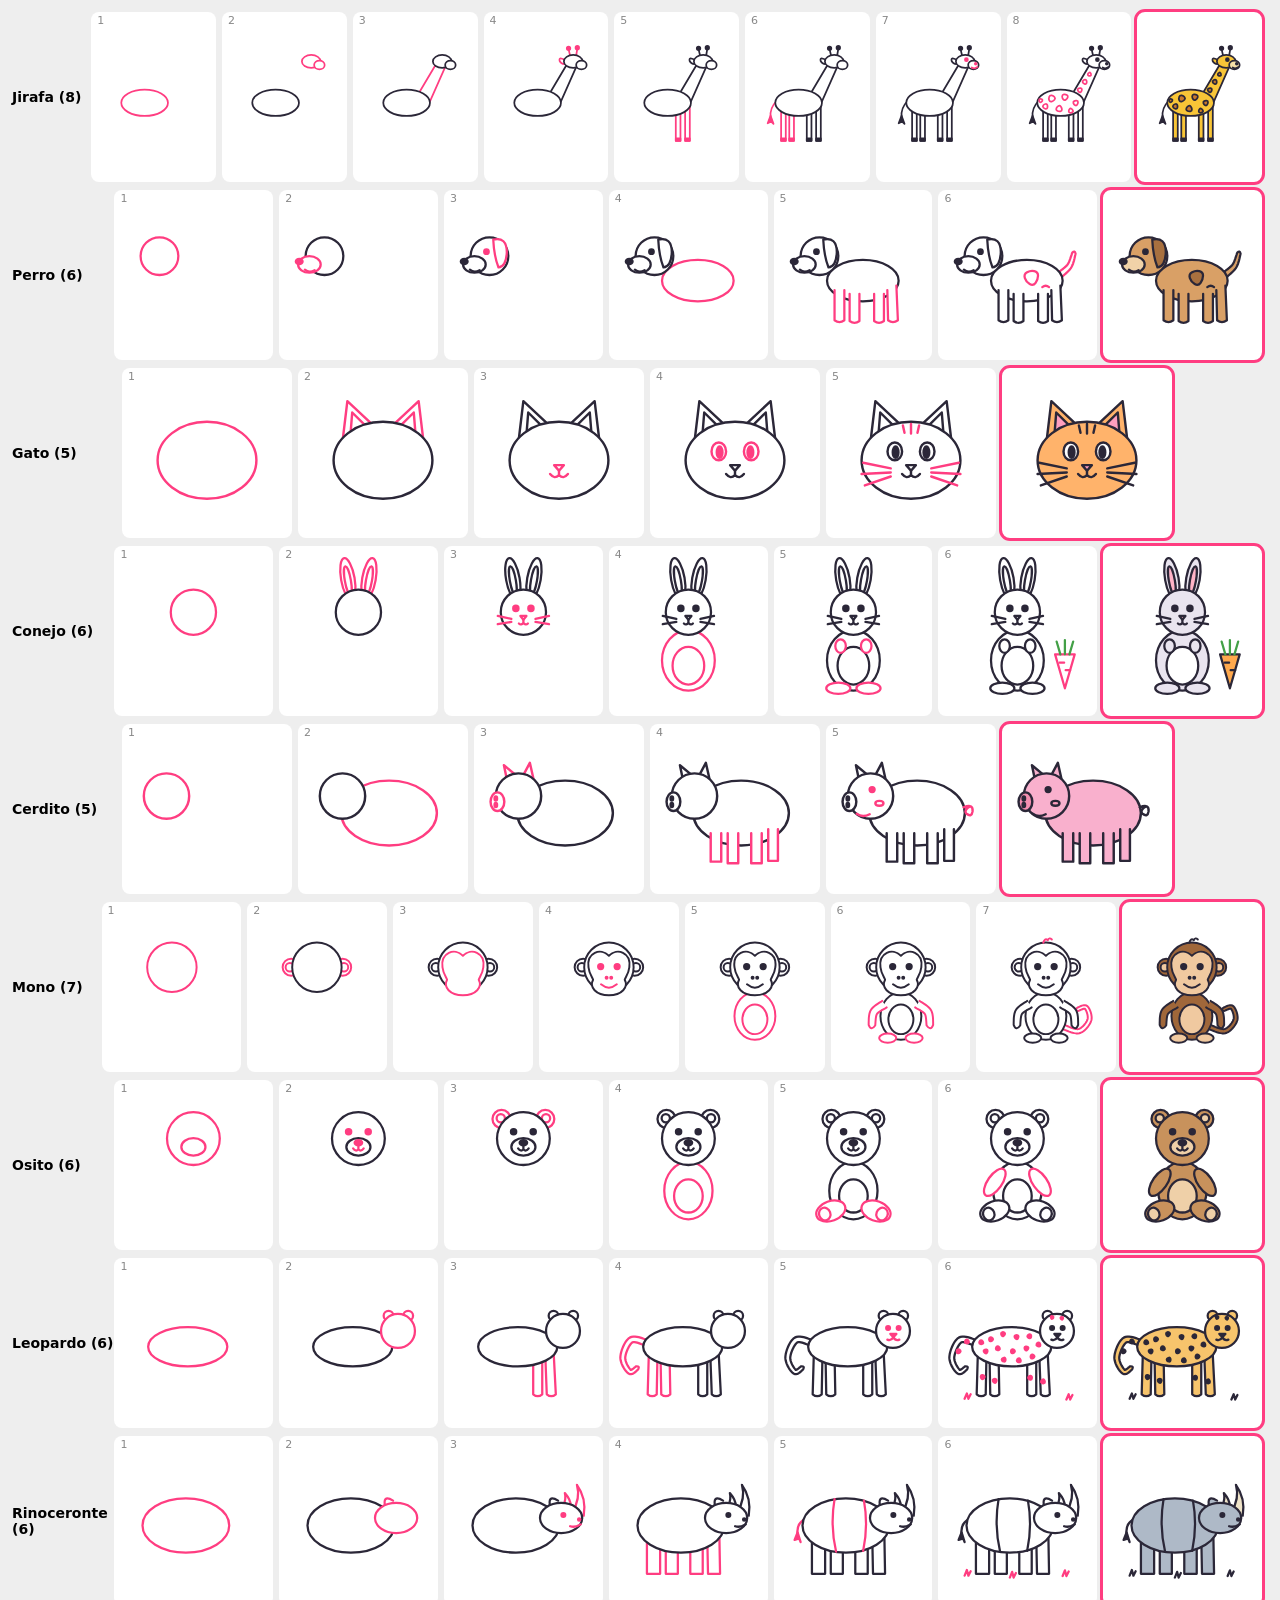
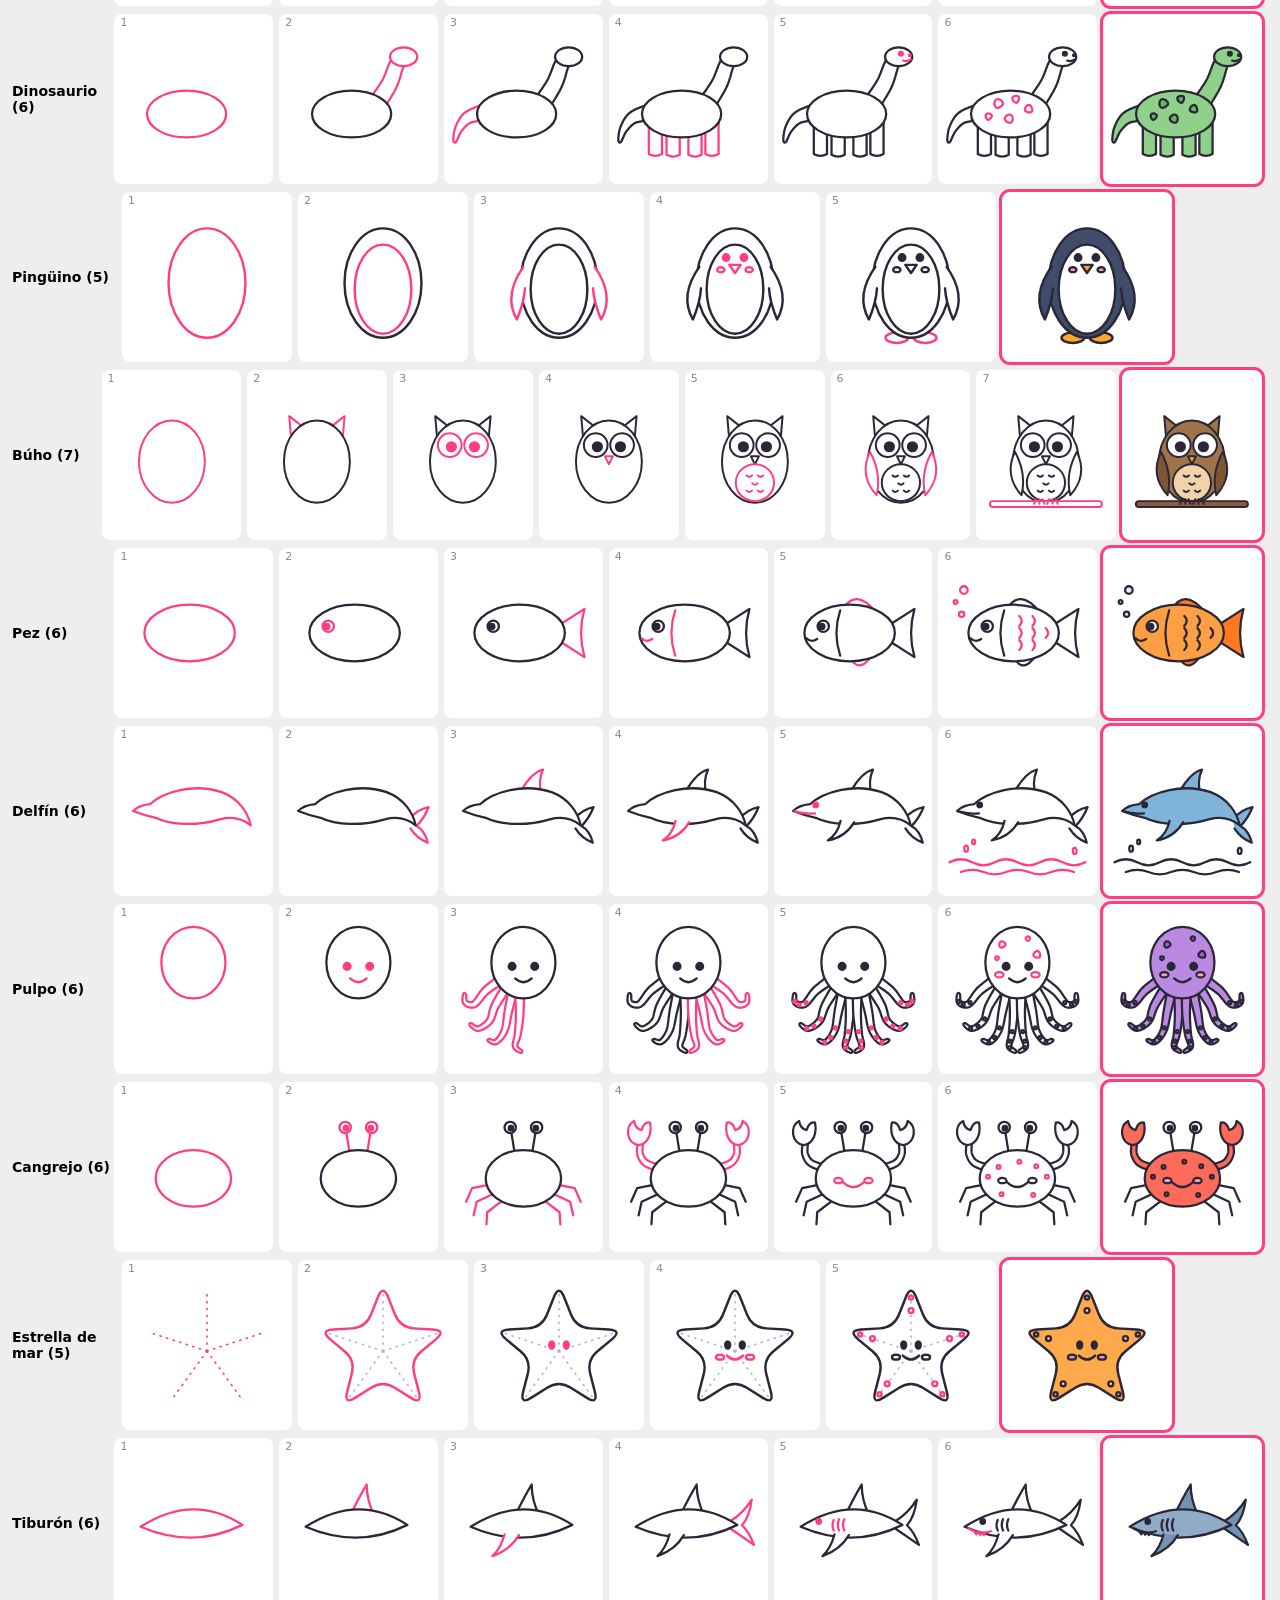
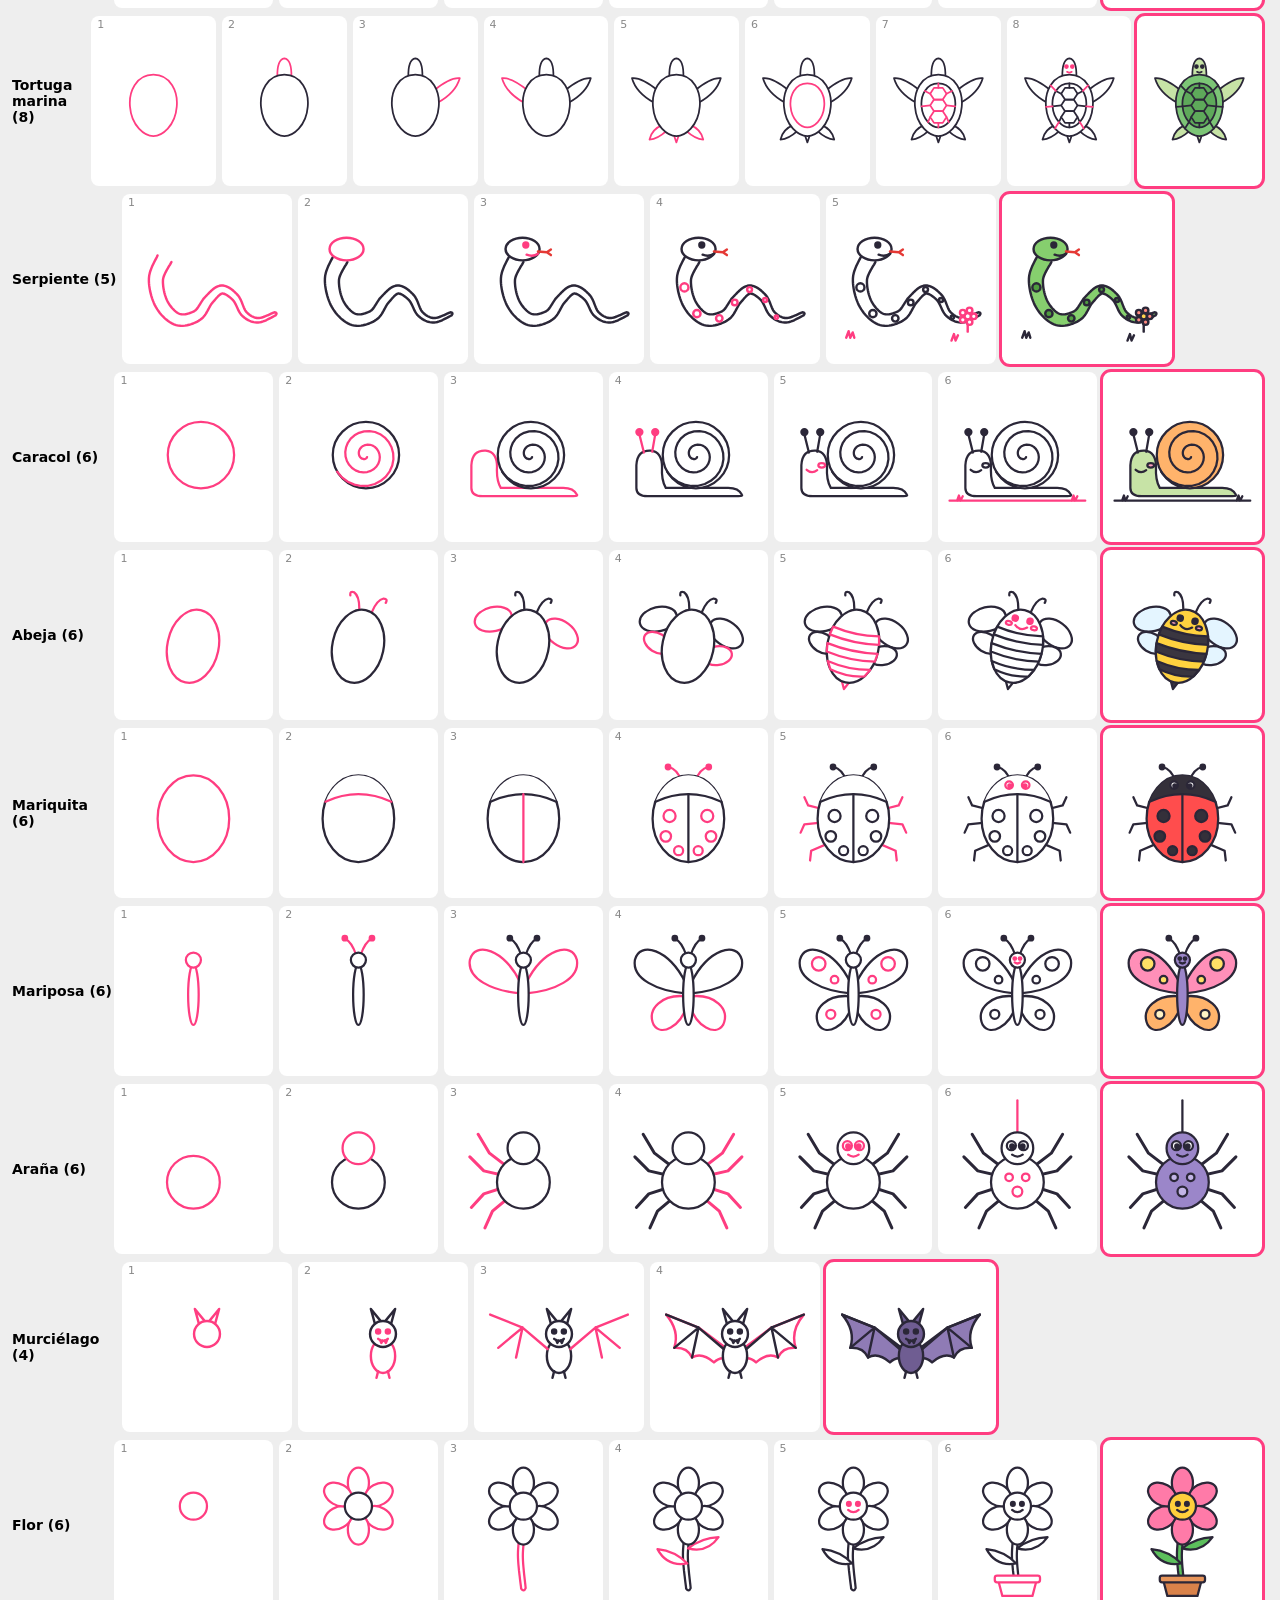
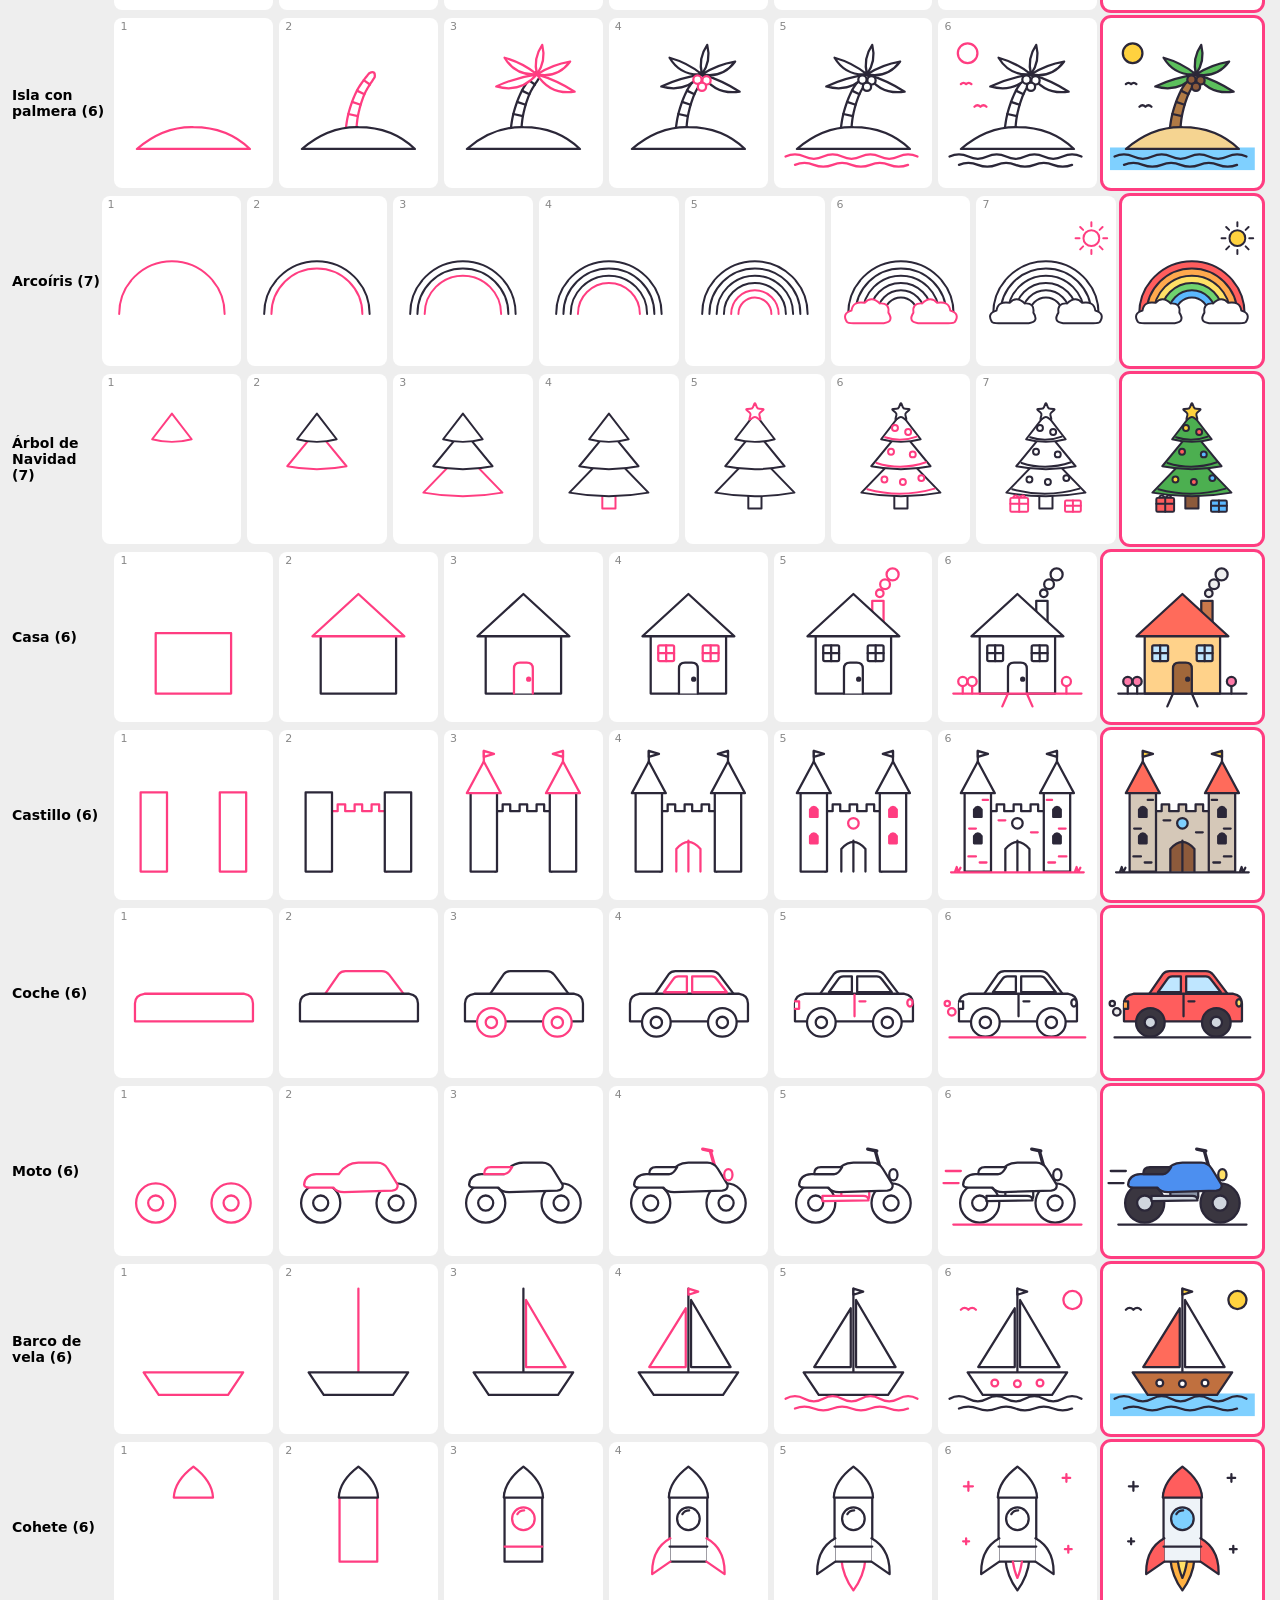
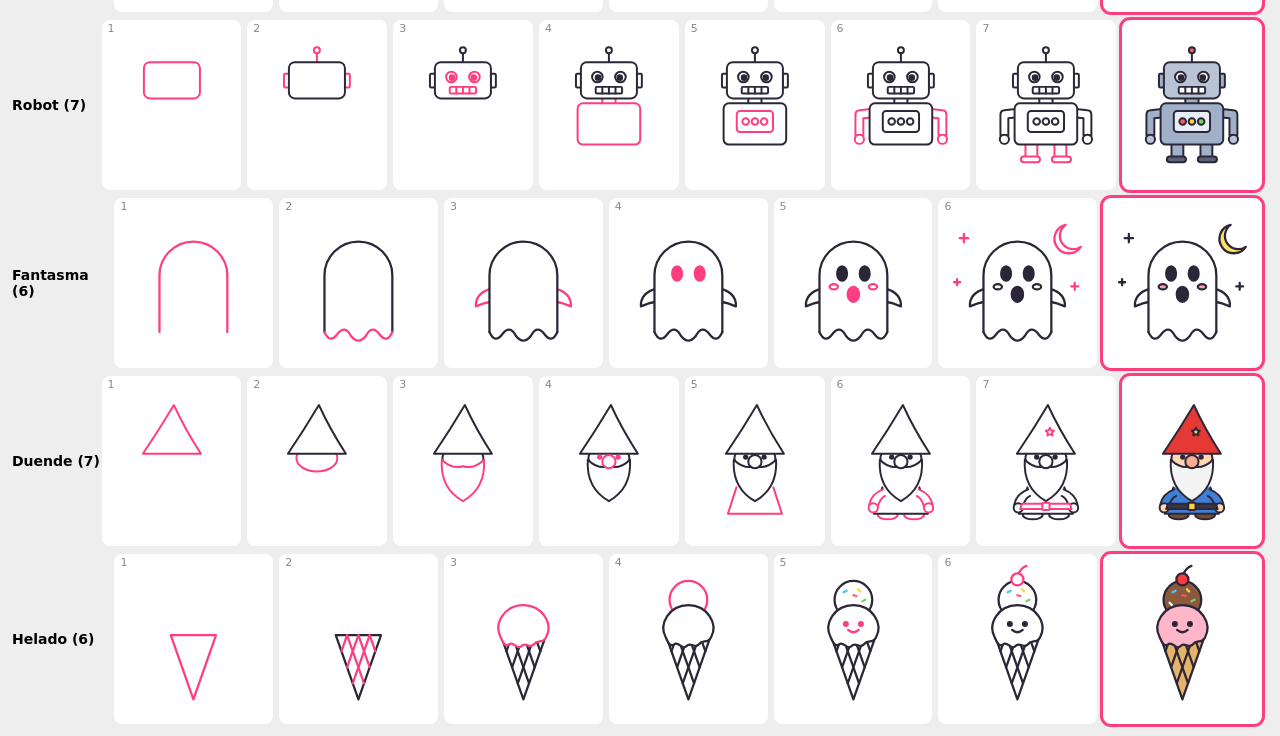
==== tools/preview.html @ 5cb83159 "Initial commit: kids drawing app Co-Authored-By: Claude Sonnet 5.5 <noreply@anthropic.com>" ====
<!DOCTYPE html>
<html lang="es">
<head>
<meta charset="utf-8">
<title>Previsualización de dibujos</title>
<link rel="stylesheet" href="../css/art.css">
<style>
  body { font-family: system-ui, sans-serif; margin: 12px; background: #eee; }
  .row { display: flex; align-items: center; margin-bottom: 8px; }
  .row h3 { width: 110px; margin: 0; font-size: 14px; }
  .cell { width: 170px; height: 170px; background: #fff; margin-right: 6px; border-radius: 8px; padding: 4px; box-sizing: border-box; position: relative; }
  .cell span { position: absolute; left: 6px; top: 2px; font-size: 11px; color: #888; }
  .cell.final { outline: 3px solid #ff3d81; }
</style>
</head>
<body>
<div id="out"></div>
<script src="../js/drawings.js"></script>
<script src="../js/art.js"></script>
<script>
  // ?from=0&to=6 para paginar, o ?ids=dog,cat para ver solo algunos
  var q = new URLSearchParams(location.search), from = +(q.get('from') || 0), to = +(q.get('to') || 99);
  var ids = q.get('ids') ? q.get('ids').split(',') : null;
  var list = ids ? DRAWINGS.filter(function (d) { return ids.indexOf(d.id) >= 0; }) : DRAWINGS.slice(from, to);
  var html = '';
  list.forEach(function (d) {
    html += '<div class="row"><h3>' + d.name.es + ' (' + d.steps.length + ')</h3>';
    d.steps.forEach(function (_, i) { html += '<div class="cell"><span>' + (i + 1) + '</span>' + Art.render(d, i, 'steps') + '</div>'; });
    html += '<div class="cell final">' + Art.render(d, 99, 'final') + '</div></div>';
  });
  document.getElementById('out').innerHTML = html;
</script>
</body>
</html>
---- css/art.css ----
/* Estilos de los dibujos SVG (compartidos por la app y la hoja de previsualización) */
.art {
  display: block;
  width: 100%;
  height: 100%;
  overflow: visible;
  color: #2b2738;
}
.art .art-root { stroke: currentColor; }

/* Paso actual resaltado (modo pasos) */
.art .current { stroke: #ff3d81; color: #ff3d81; }

/* Rellenos con el color del trazo: ojos, narices... */
.art .ink { fill: currentColor; }

/* En modo pasos los rellenos son "papel" blanco: solo se ven líneas */
.art--steps [fill]:not([fill="none"]) { fill: #fff; }
.art--steps .st:not(.current) { color: #2b2738; }

/* Líneas de ayuda */
.art .guide { stroke: #b9b2cc; stroke-dasharray: 3 14; stroke-width: 4; }
.art .current .guide { stroke: #ff3d81; }
.art--final .guide { display: none; }
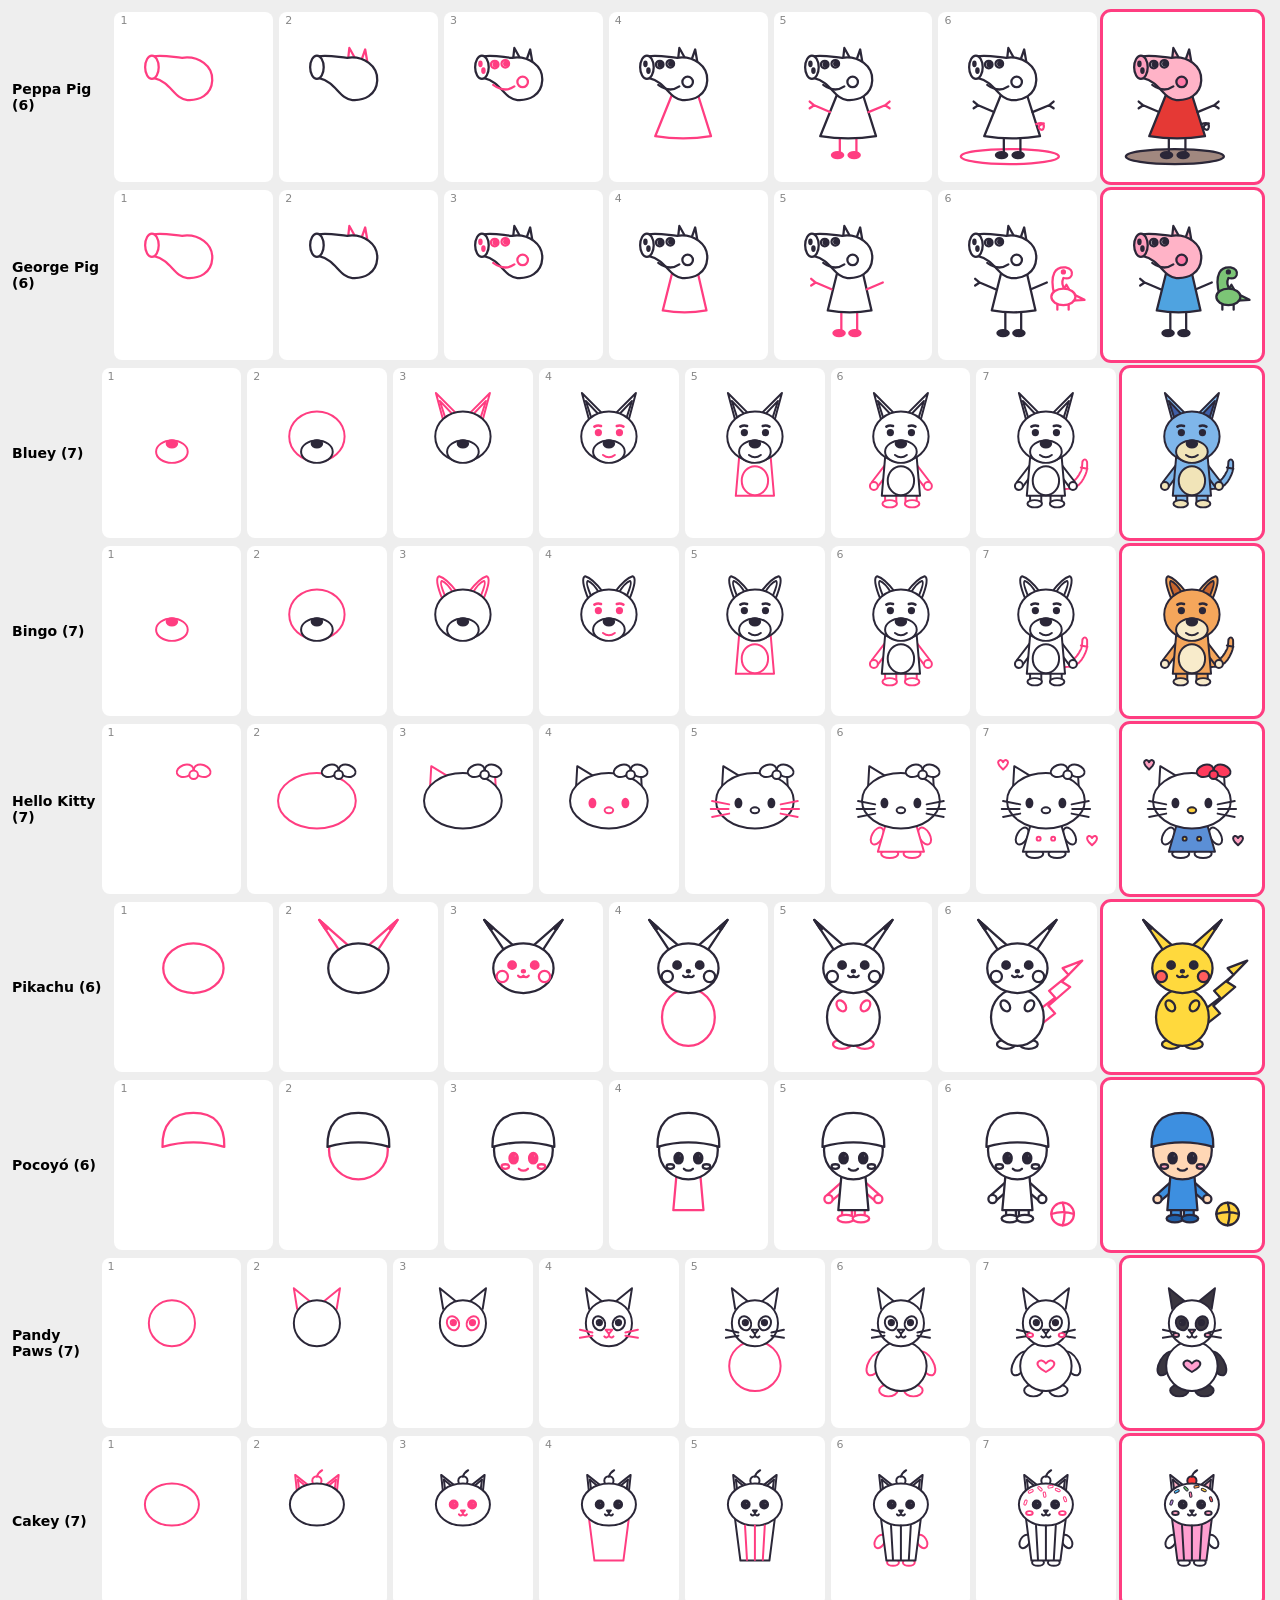
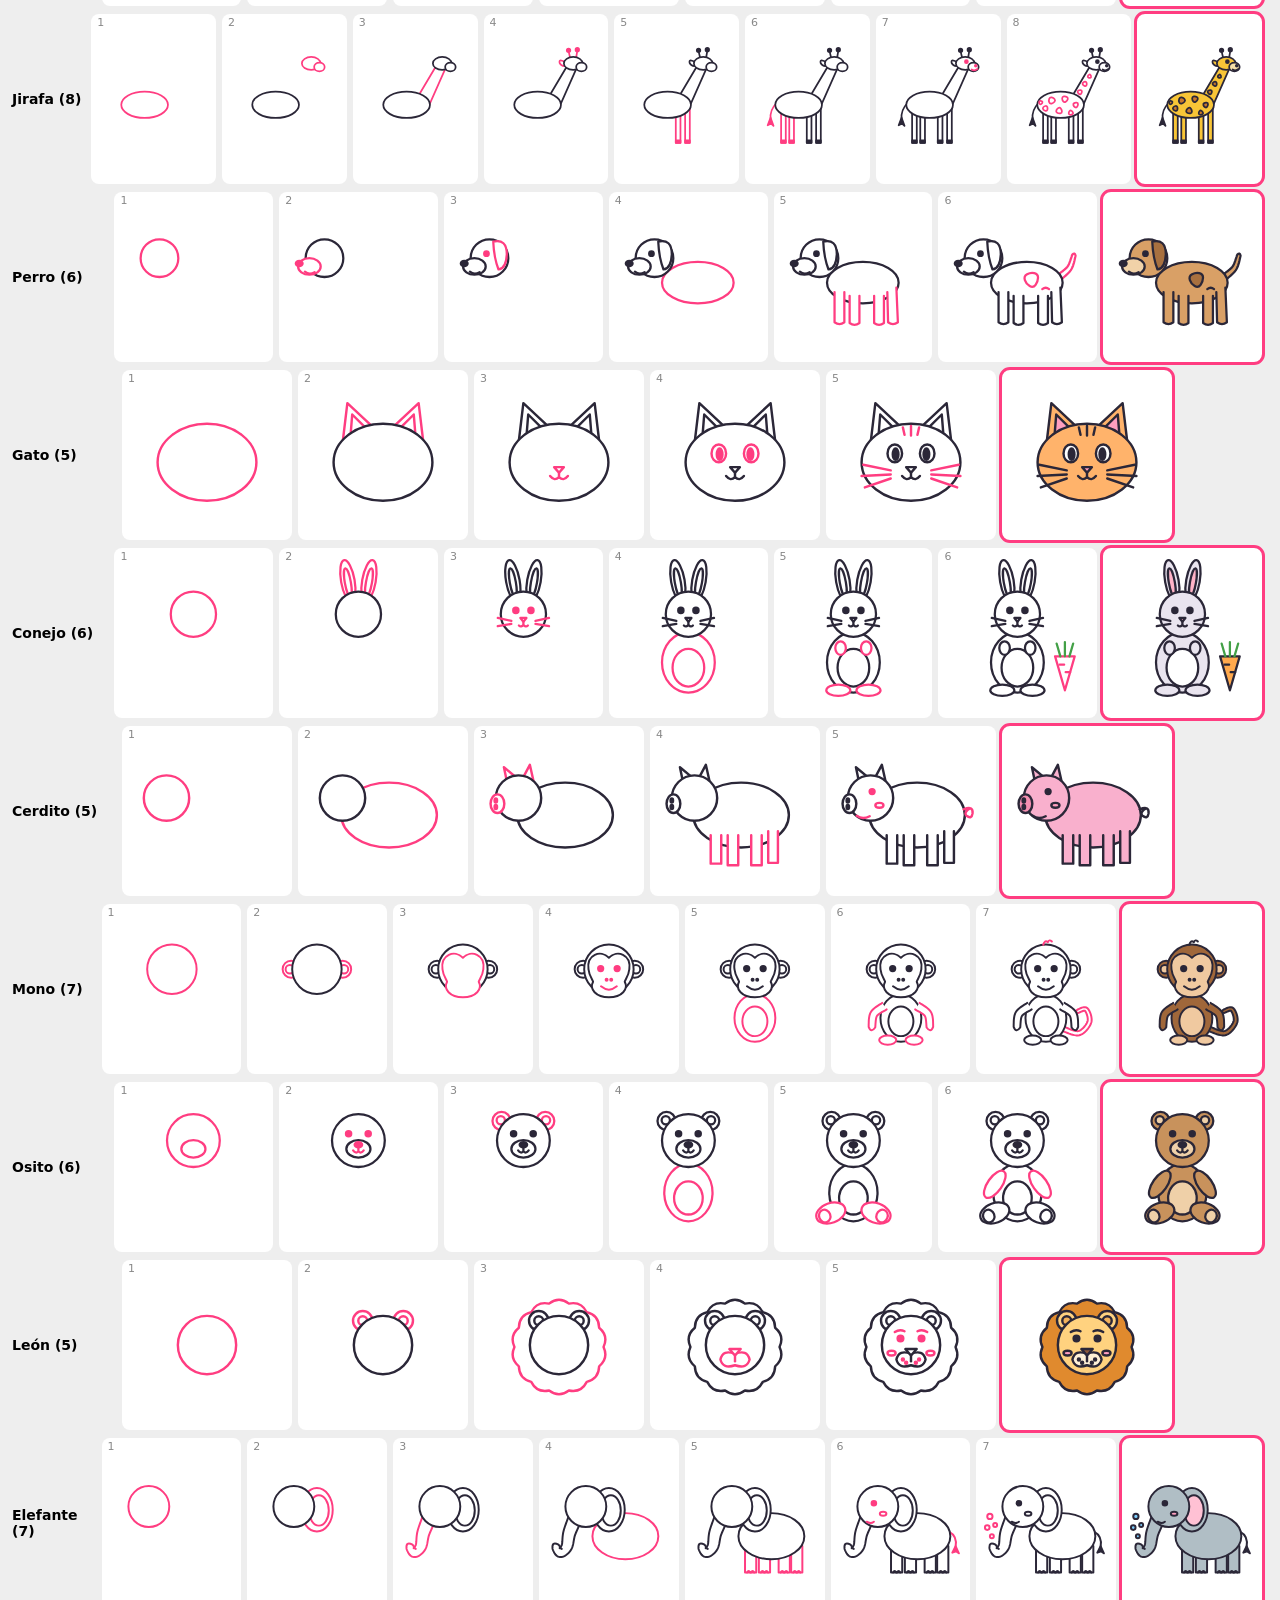
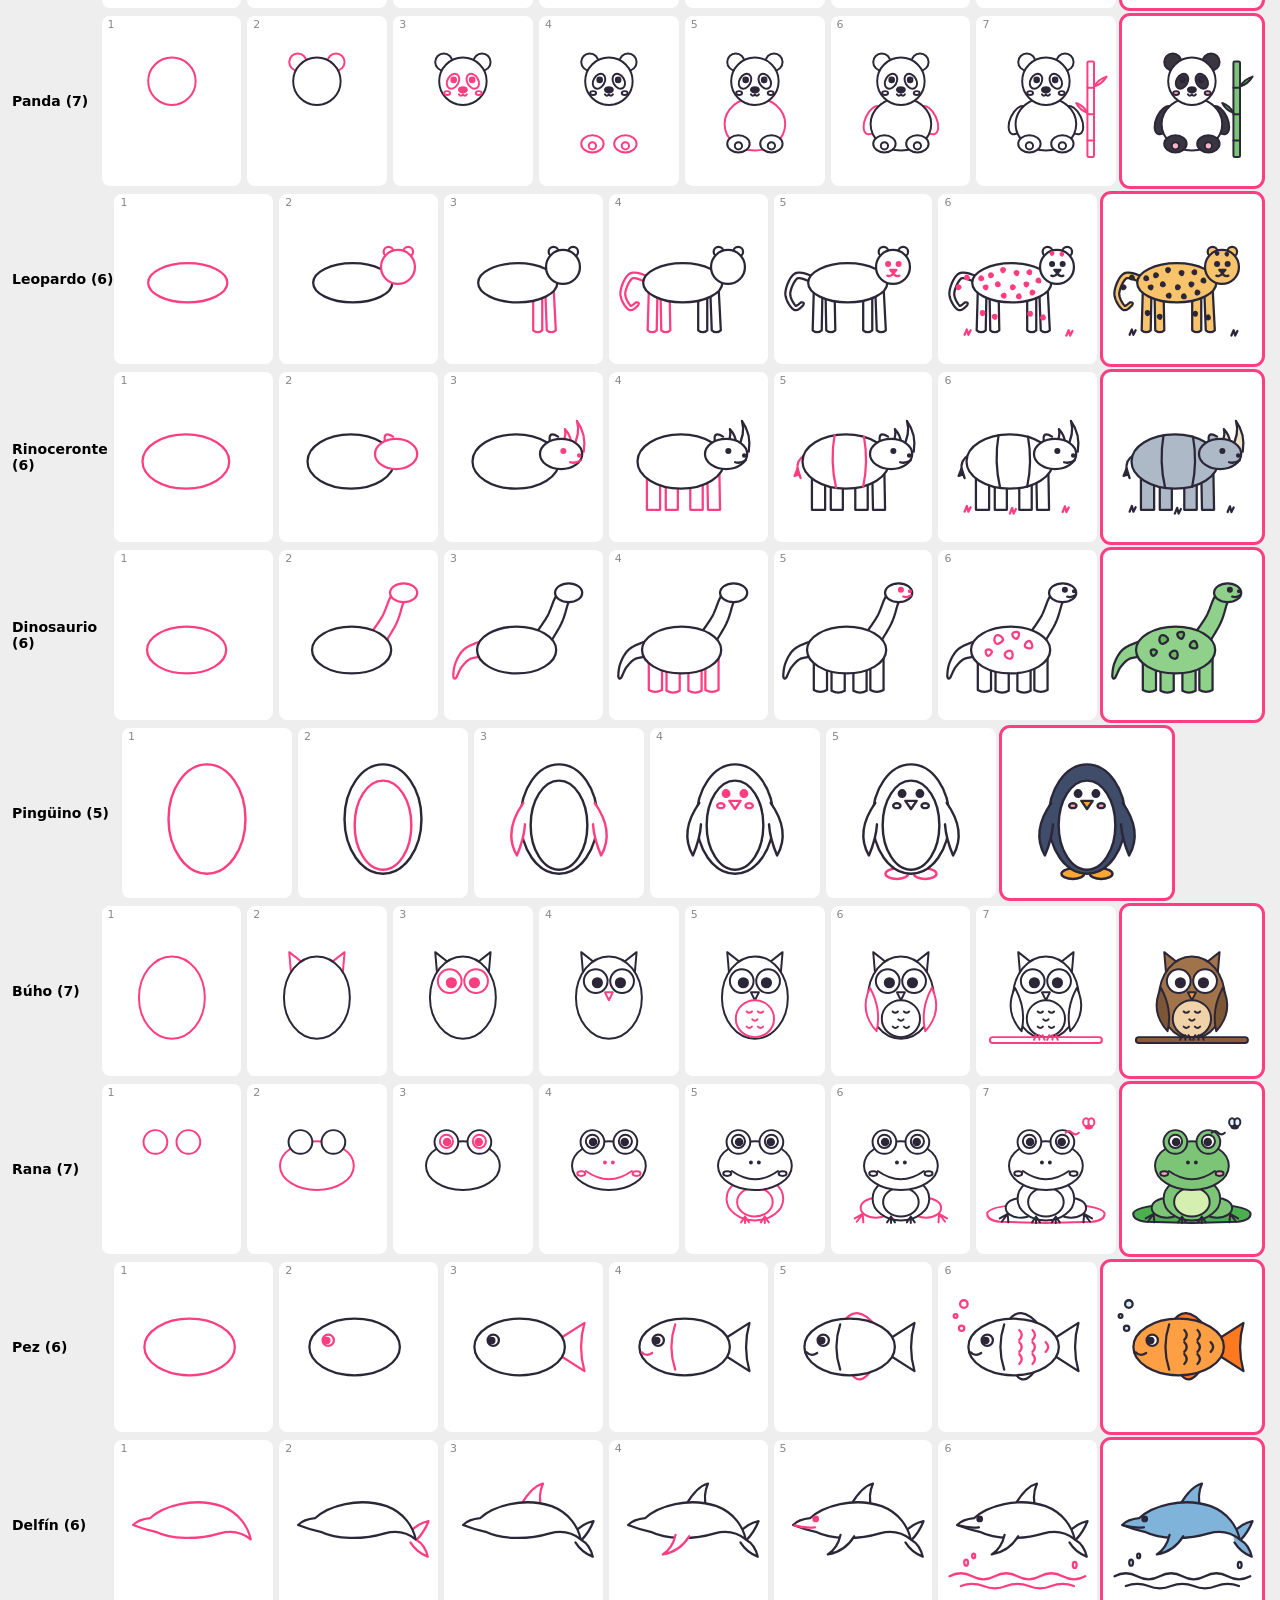
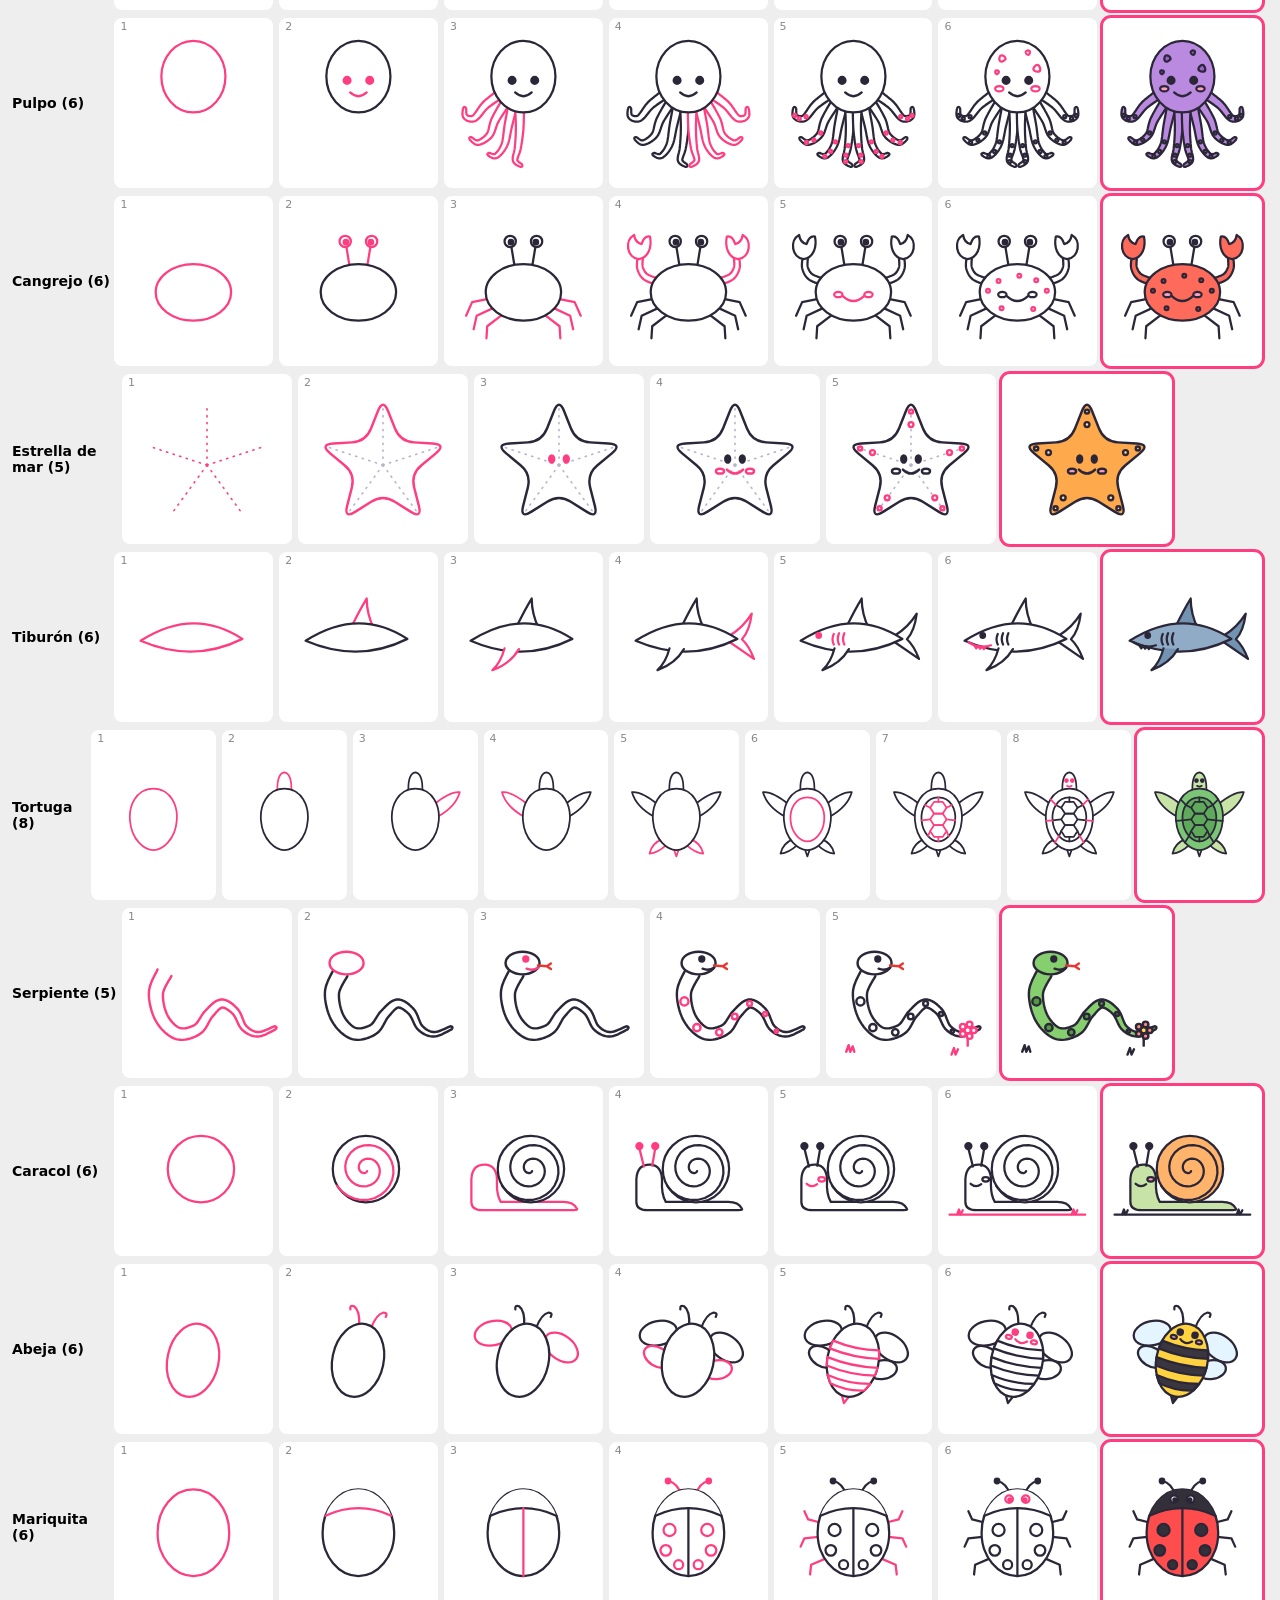
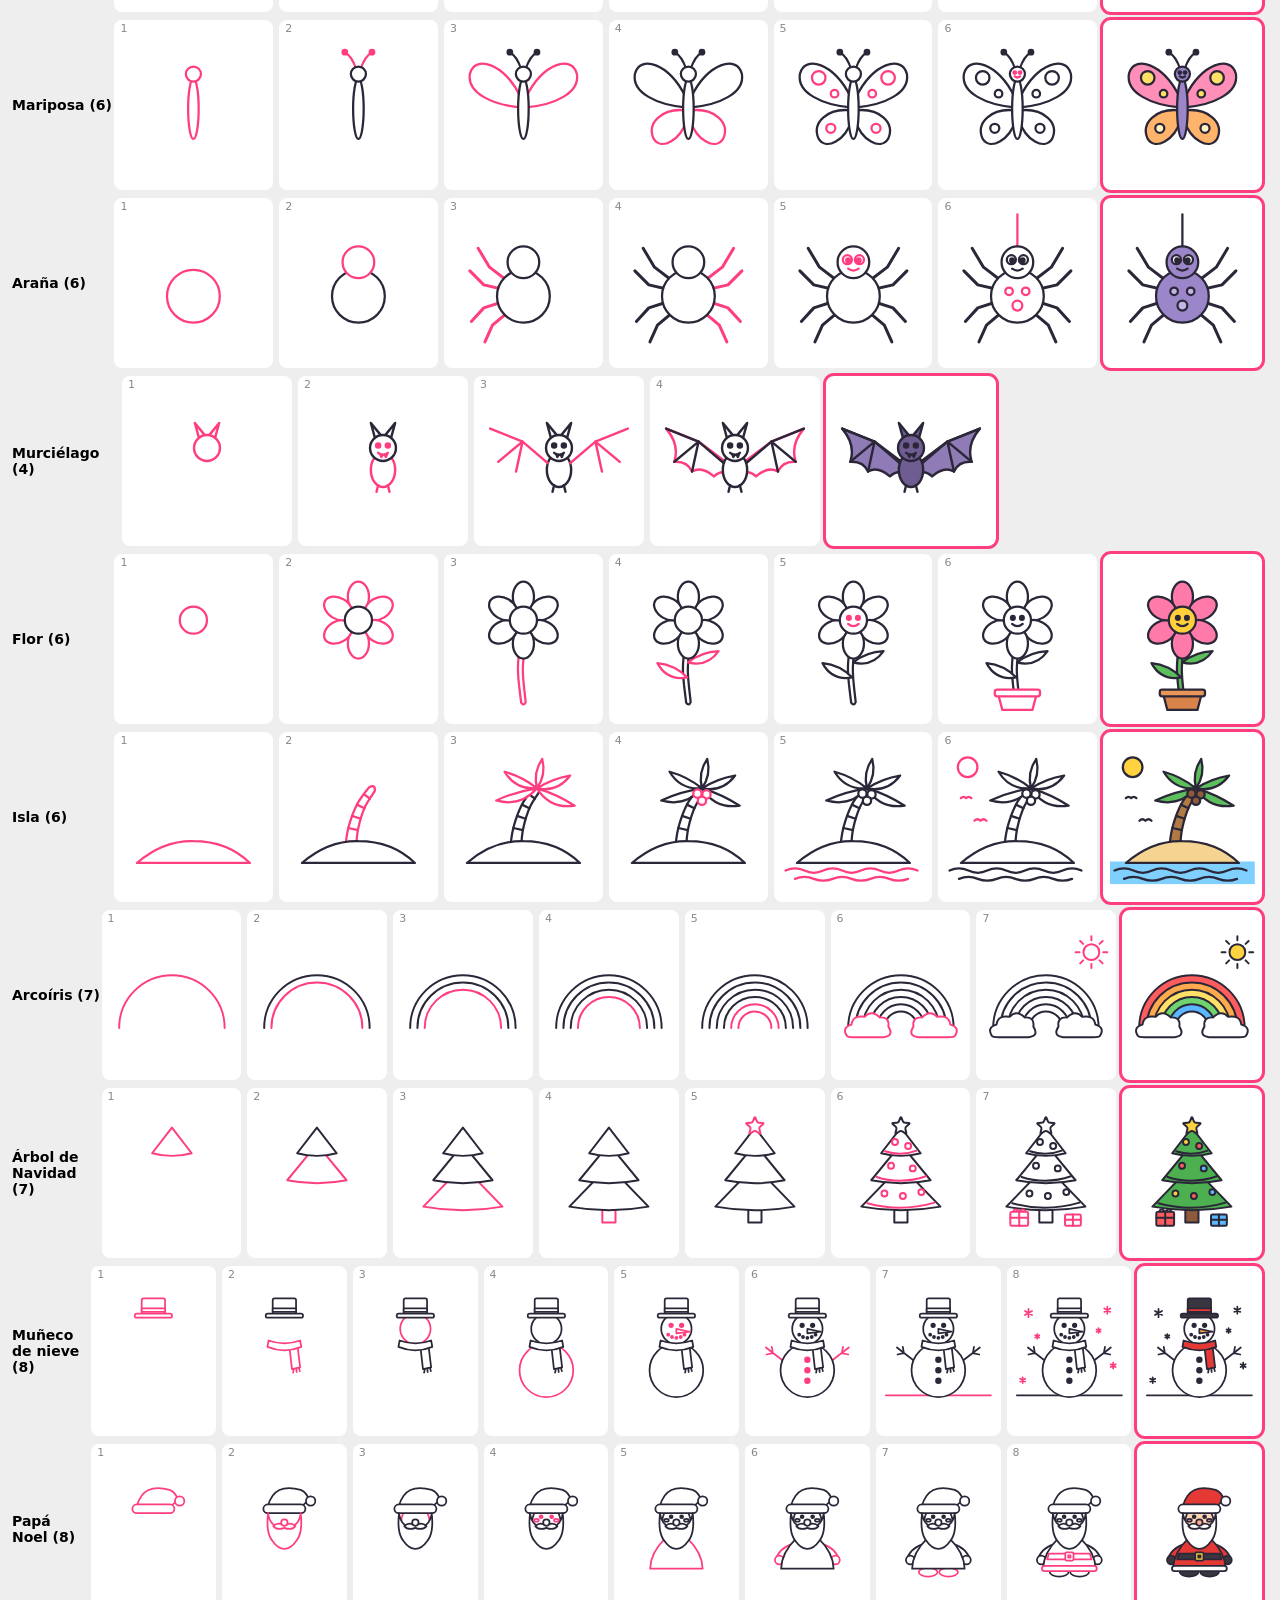
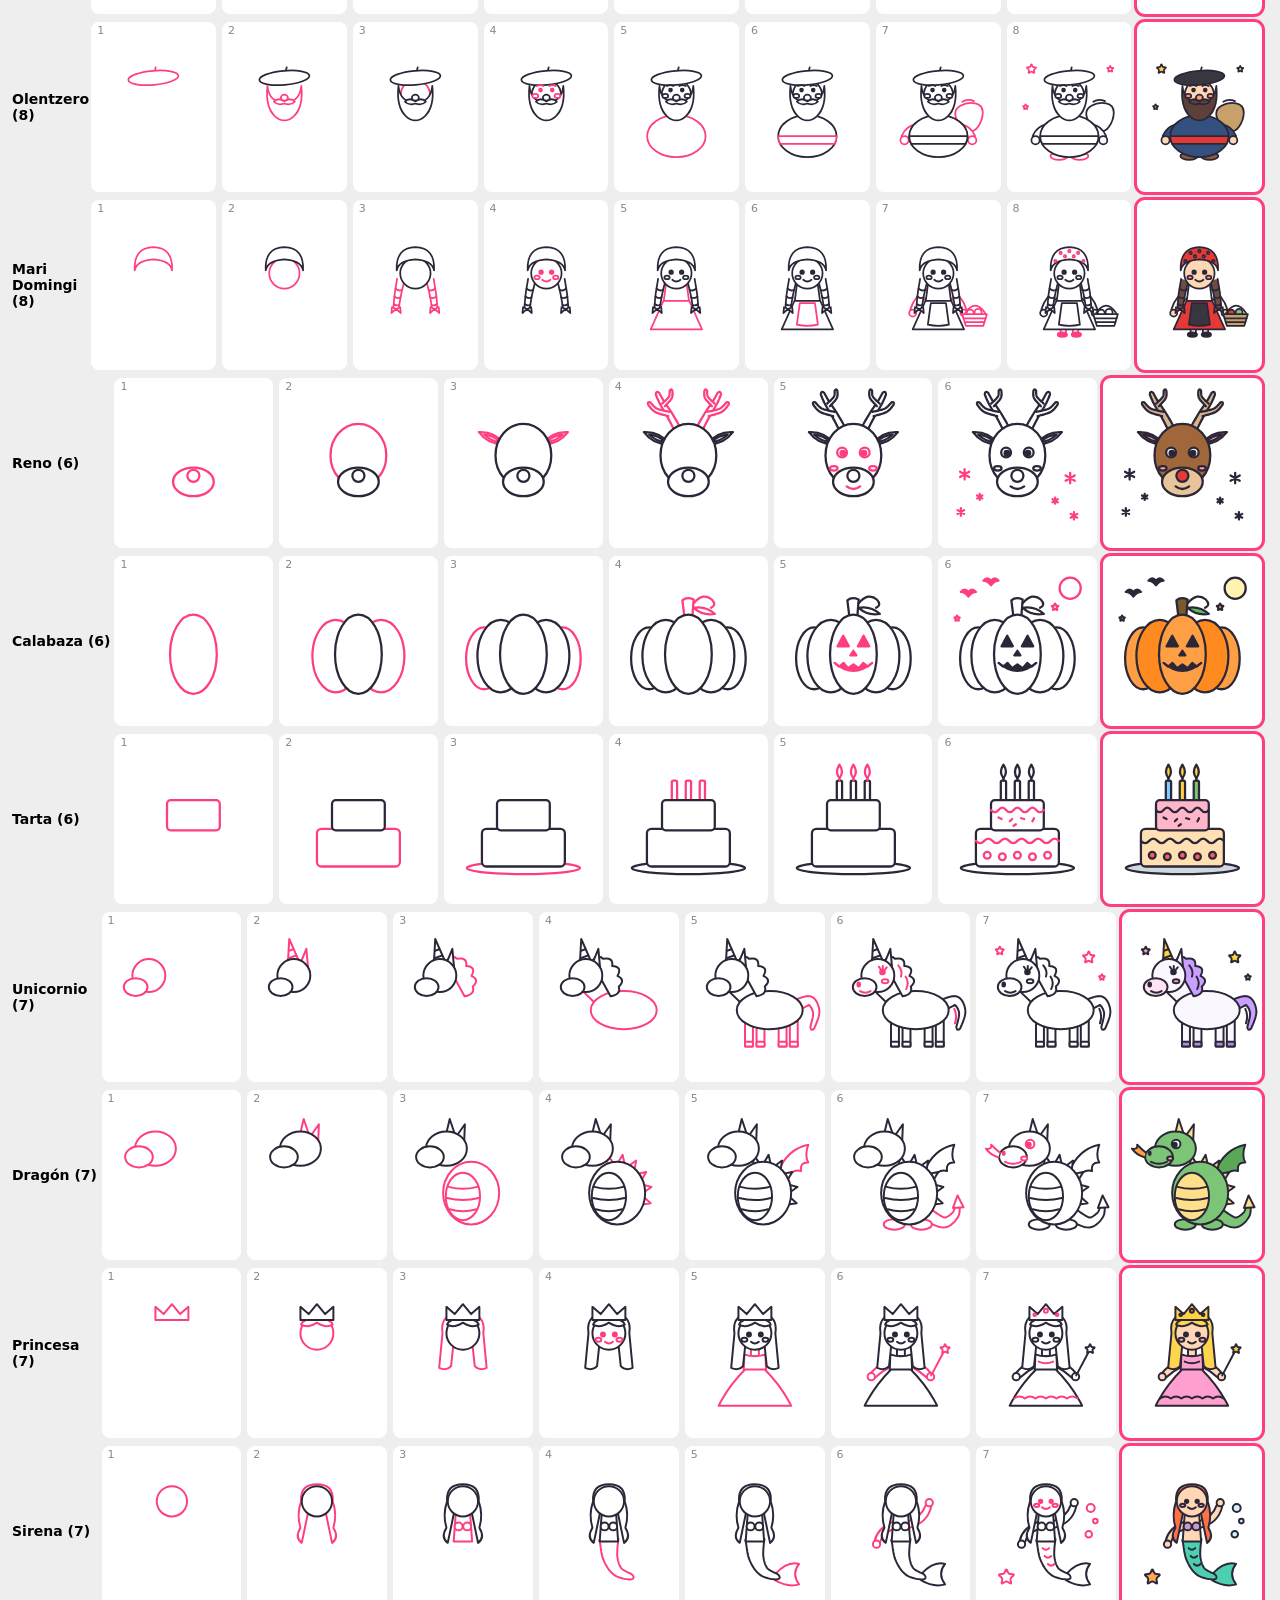
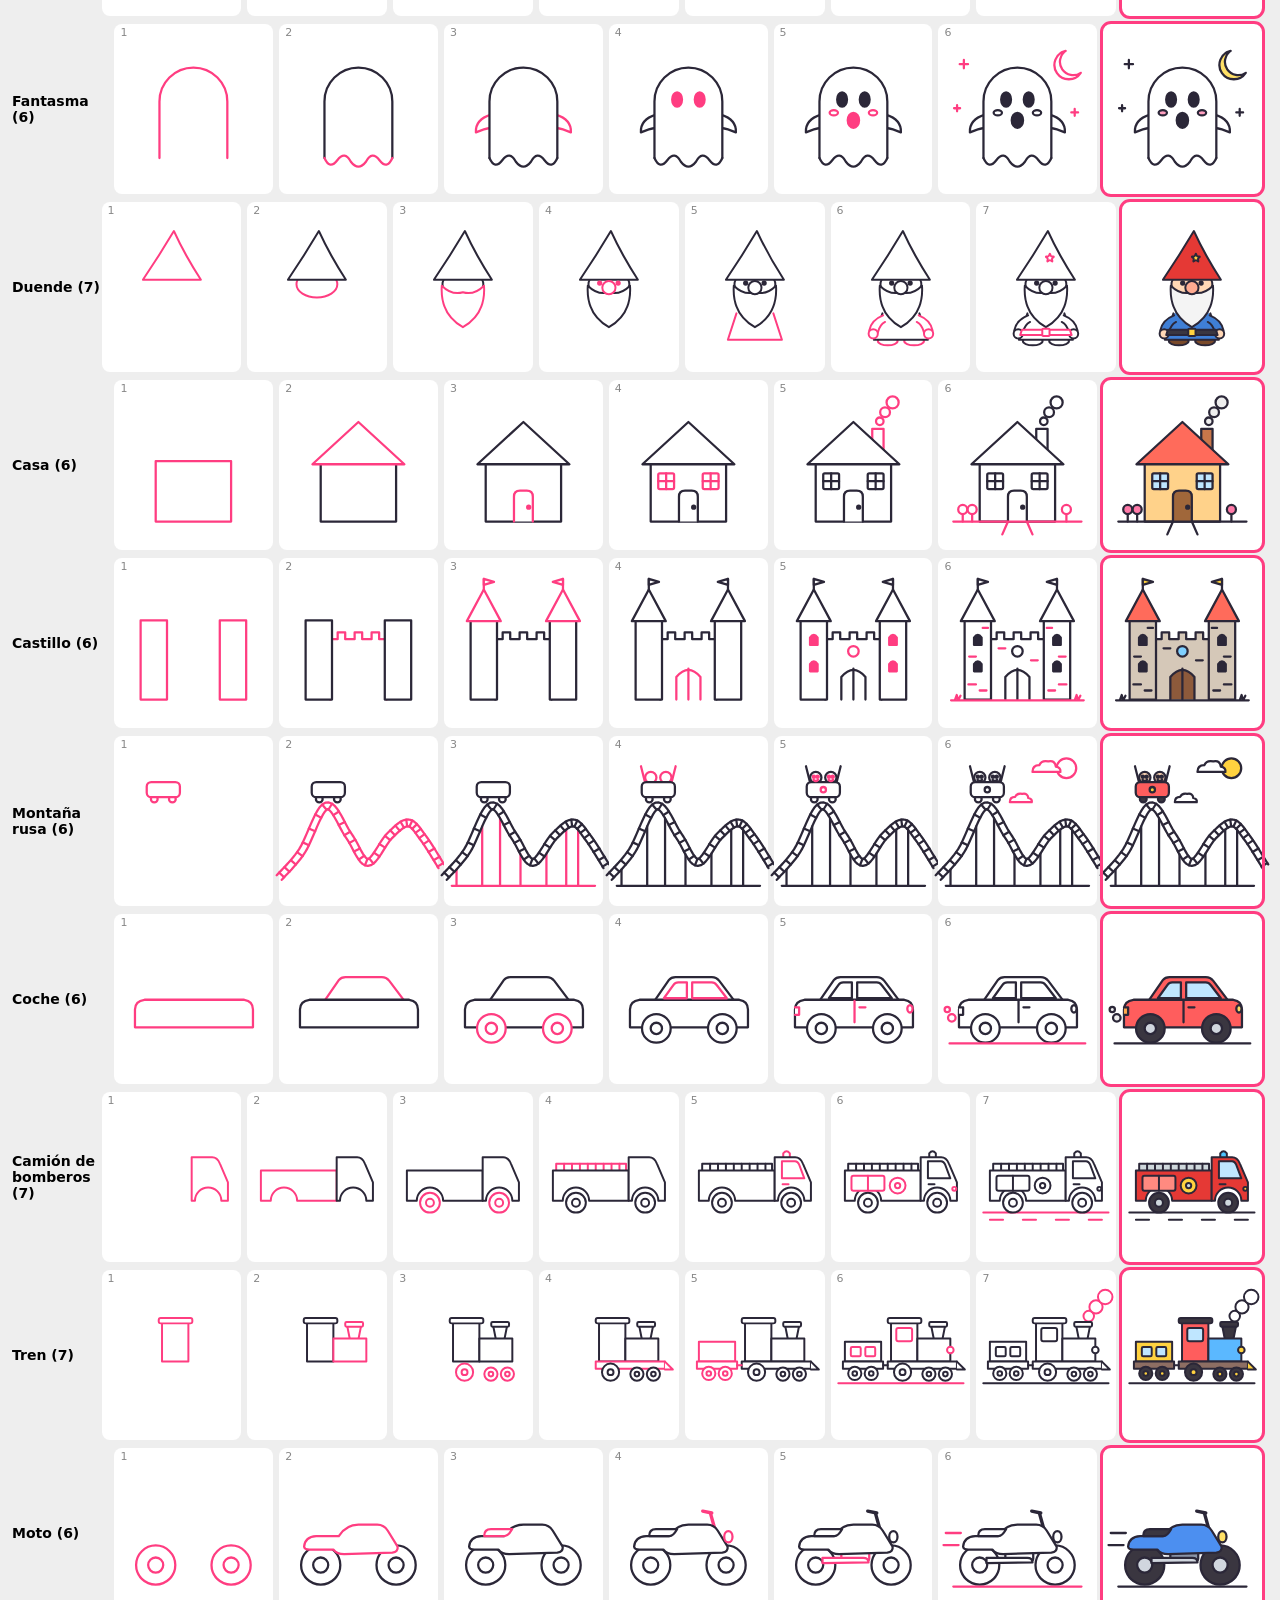
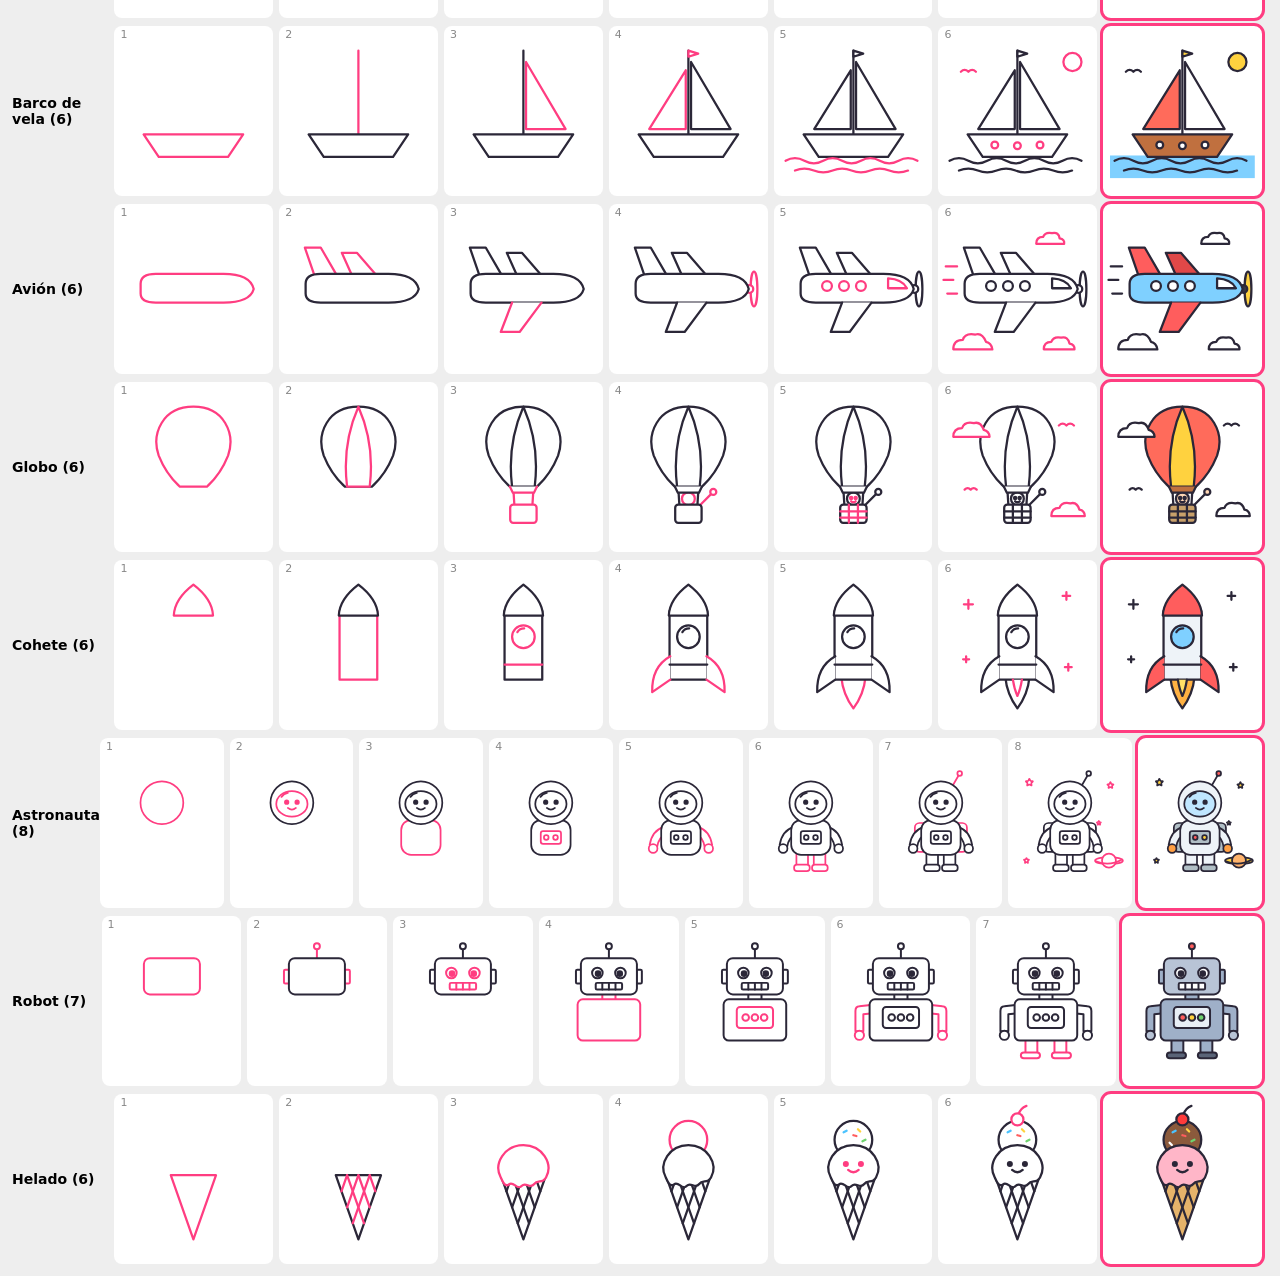
==== commit 2eba832d: "Add 30 new step-by-step drawings New drawings designed so no step requires erasing: front parts are " ====
--- a/tools/preview.html
+++ b/tools/preview.html
@@ -18,9 +18,10 @@
 <script src="../js/drawings.js"></script>
 <script src="../js/art.js"></script>
 <script>
-  // ?from=0&to=6 para paginar, o ?ids=dog,cat para ver solo algunos
+  // ?from=0&to=6 para paginar, o ?ids=dog,cat para ver solo algunos (&size=300 para verlos más grandes)
   var q = new URLSearchParams(location.search), from = +(q.get('from') || 0), to = +(q.get('to') || 99);
   var ids = q.get('ids') ? q.get('ids').split(',') : null;
+  if (q.get('size')) document.head.insertAdjacentHTML('beforeend', '<style>.cell{width:' + q.get('size') + 'px;height:' + q.get('size') + 'px}</style>');
   var list = ids ? DRAWINGS.filter(function (d) { return ids.indexOf(d.id) >= 0; }) : DRAWINGS.slice(from, to);
   var html = '';
   list.forEach(function (d) {
